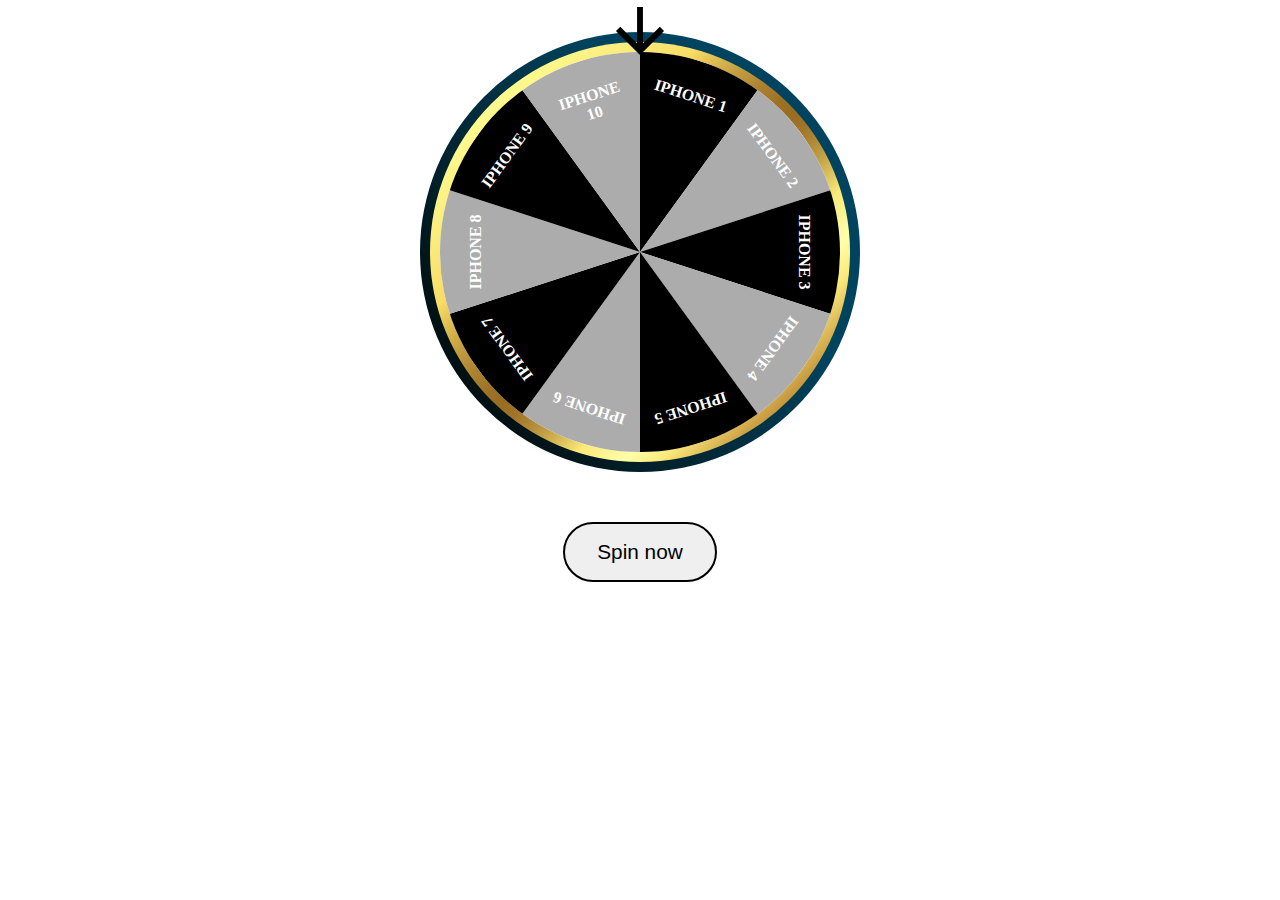
==== index.html @ bc14321f "first commit" ====
<!DOCTYPE html>
<html>
  <head>
    <title>Vanila Javascript Lucky Wheel</title>
    
    <link rel="stylesheet" href="https://fonts.googleapis.com/icon?family=Material+Icons">
    <link rel="stylesheet" href="./theme.css" />
    <link rel="stylesheet" href="./style.css" />
  </head>
  <body>
    <main>
      <div class="main-wheel">
        <div class="icon-arrow">
          <!-- <img src="./images/arrow.png" alt="" /> -->
          <i class="material-icons" style="font-size:72px;">arrow_downward</i>
        </div>
        <ul class="wheel"></ul>
      </div>
      <br />
      <div>
        <button class="btn-start">Spin now</button>
      </div>

      <br />
      <h1 class="msg"></h1>
    </main>
    <script type="text/javascript" src="./main.js"></script>
  </body>
</html>
---- theme.css ----
:root {
  --border-color-1: linear-gradient(
    135deg,
    #fffb90 14.32%,
    #fbea78 25.04%,
    #f8dc65 32.44%,
    #e6c758 34.8%,
    #c5a041 39.83%,
    #ad8330 44.46%,
    #9e7226 48.48%,
    #996c22 51.45%,
    #9d7126 53.71%,
    #aa8131 56.55%,
    #be9b42 59.7%,
    #dabe5b 63.05%,
    #fbe878 66.32%,
    #ffffaa 72.82%,
    #fbe878 77.44%,
    #a4631b 90.06%
  );
  --border-color-2: linear-gradient(
    233.3deg,
    #00435e 35.38%,
    #000604 94.78%
  );
  --size: 400px;
}
---- style.css ----
* {
  margin: 0;
  padding: 0;
  box-sizing: border-box;
}

body {
  /* height: 100vh;
  display: flex;
  justify-content: center;
  align-items: center;
  flex-direction: column;
  background: linear-gradient(144.83deg, #eb6534 13.47%, #f934aa 85.13%); */
}

img { 
  width: 100%;
  height: 100%;
  object-fit: cover;
}

main {
  padding: 2rem;
  display: flex;
  align-items: center;
  justify-content: center;
  flex-direction: column;
}

.main-wheel {
  width: calc(var(--size) * 1.1);
  height: calc(var(--size) * 1.1);
  background-image: var(--border-color-2);
  border-radius: 50%;
  display: flex;
  justify-content: center;
  align-items: center;
}

.main-wheel::after {
  content: "";
  position: absolute;
  width: calc(var(--size) * 1.05);
  height: calc(var(--size) * 1.05);
  background-image: var(--border-color-1);
  border-radius: 50%;
}

.wheel {
  position: relative;
  z-index: 1;
  width: calc(var(--size));
  height: calc(var(--size));
  background-color: #fff;
  border-radius: 50%;
  overflow: hidden;
  list-style-type: none;
  transition:  cubic-bezier(0.075, 0.82, 0.165, 1) 7s;
}

.btn-start {
  padding: 1rem 2rem;
  margin-top: 2rem;
  border: 2px solid #000;
  font-size: 1.3rem;
  border-radius: 3rem;
}

.btn-start:hover {
  cursor: pointer;
  opacity: 0.8;
}

li {
  position: absolute;
  top: 0;
  right: 0;
  width: 50%;
  height: 50%;
  transform-origin: 0% 100%;
  overflow: hidden;
}

.text-item {
  display: block;
  position: absolute;
  left: -100%;
  height: 200%;
  width: 200%;
  text-align: center;
  padding-top: 1.7rem;
  color: rgb(255, 255, 255);
  background-color: rgb(172, 172, 172);
}

.text-item.even {
  background-color: #000;
}

.text-item > b {
  display: inline-block;
  word-break: break-word;
  max-width: 20%;
  color: #fff;
}

.icon-arrow {
  position: absolute;
  width: 72px;
  top: -5px;
  left: 50%;
  transform: translateX(-50%);
  z-index: 3;
}
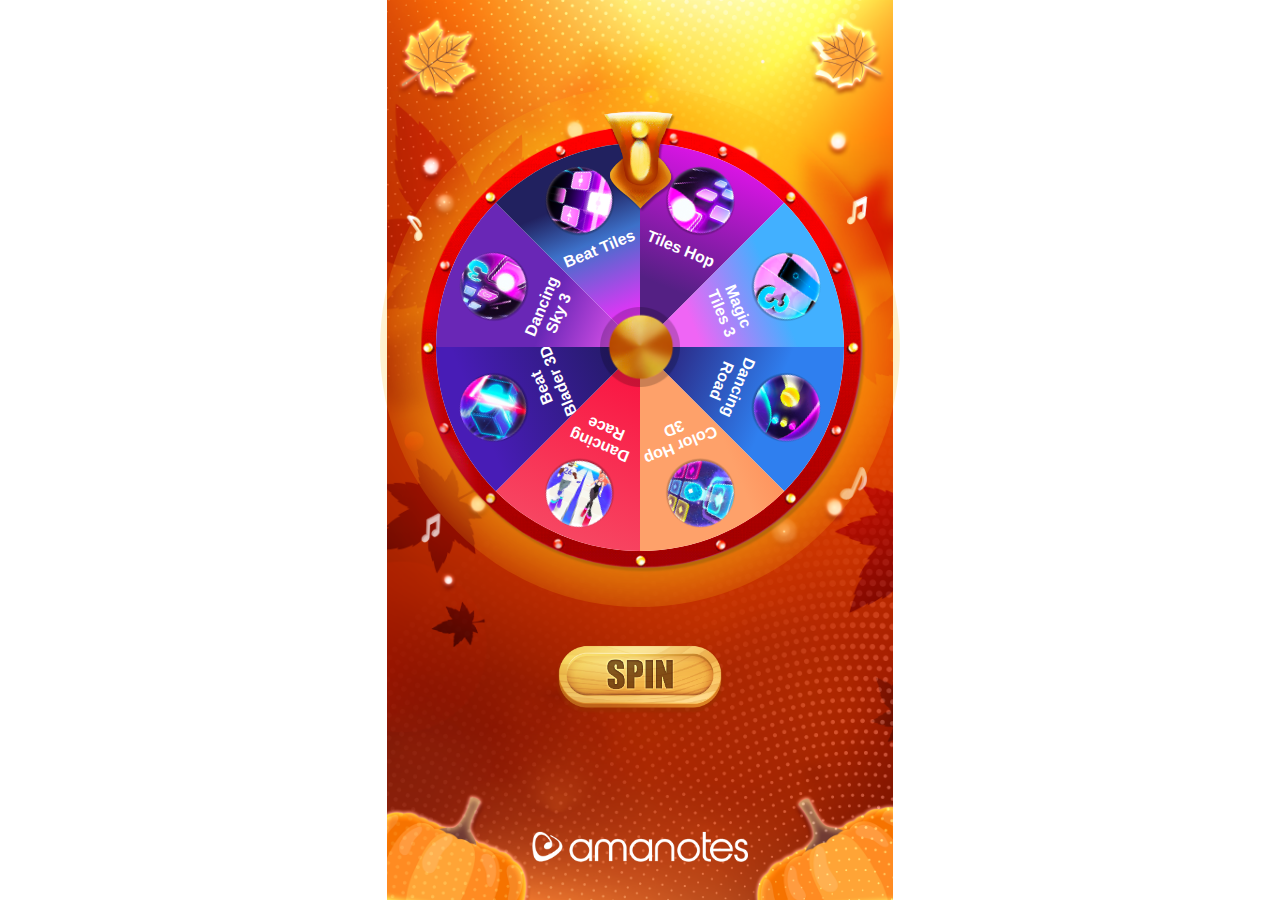
==== commit 1ba6beeb: "update new ui" ====
--- a/index.html
+++ b/index.html
@@ -2,28 +2,34 @@
 <html>
   <head>
     <title>Vanila Javascript Lucky Wheel</title>
-    
-    <link rel="stylesheet" href="https://fonts.googleapis.com/icon?family=Material+Icons">
+    <meta name="viewport" content="width=device-width, initial-scale=1.0">
+
+    <link href="https://www.dafontfree.net/embed/YWlsZXJvbi1ibGFjay1yZWd1bGFyJmRhdGEvMTkxL2EvMTcyNTY1L2FpbGVyb24uYmxhY2sub3Rm" rel="stylesheet" type="text/css"/>
     <link rel="stylesheet" href="./theme.css" />
     <link rel="stylesheet" href="./style.css" />
   </head>
   <body>
-    <main>
-      <div class="main-wheel">
-        <div class="icon-arrow">
-          <!-- <img src="./images/arrow.png" alt="" /> -->
-          <i class="material-icons" style="font-size:72px;">arrow_downward</i>
+      <div class="bg-main">
+        <main>
+          <div class="main-wheel">
+            <div class="icon-arrow">
+              <img src="./images/point.png" alt="" />
+            </div>
+            <ul class="wheel"></ul>
+          </div>
+          <br />
+          <div class="bg-button-spin">
+            <button class="btn-start"></button>
+          </div>
+    
+          <br />
+          <h1 class="msg"></h1>
+          
+        </main>
+        <div class="logo">
+          <img src="./images/notag-white.png" alt="">
         </div>
-        <ul class="wheel"></ul>
       </div>
-      <br />
-      <div>
-        <button class="btn-start">Spin now</button>
-      </div>
-
-      <br />
-      <h1 class="msg"></h1>
-    </main>
     <script type="text/javascript" src="./main.js"></script>
   </body>
 </html>--- a/style.css
+++ b/style.css
@@ -5,6 +5,12 @@
 }
 
 body {
+  height: 100vh;
+  display: flex;
+  justify-content: center;
+  align-items: center;
+  flex-direction: column;
+  font-family: 'aileron-black-regular', sans-serif;
   /* height: 100vh;
   display: flex;
   justify-content: center;
@@ -13,57 +19,66 @@
   background: linear-gradient(144.83deg, #eb6534 13.47%, #f934aa 85.13%); */
 }
 
-img { 
+img {
   width: 100%;
   height: 100%;
   object-fit: cover;
 }
 
 main {
-  padding: 2rem;
   display: flex;
   align-items: center;
   justify-content: center;
   flex-direction: column;
+  position: relative;
 }
 
 .main-wheel {
-  width: calc(var(--size) * 1.1);
-  height: calc(var(--size) * 1.1);
-  background-image: var(--border-color-2);
+  width: calc(var(--size) * 1.02);
+  height: calc(var(--size)  * 1.02);
   border-radius: 50%;
   display: flex;
   justify-content: center;
   align-items: center;
+  position: relative;
 }
 
 .main-wheel::after {
-  content: "";
-  position: absolute;
-  width: calc(var(--size) * 1.05);
-  height: calc(var(--size) * 1.05);
-  background-image: var(--border-color-1);
+  content: '';
+  position: absolute;
+  display: block;
+  width: calc(var(--size) * 1.3);
+  height: calc(var(--size) * 1.3);
+  background-image: url('./images/Shape.png');
+  background-repeat: no-repeat;
+  background-size: 100%;
   border-radius: 50%;
+  top: 50%;
+  left: 50%;
+  transform: translate(-50%, -50%);
+  z-index: 0;
+  background-repeat: no-repeat;
+  background-position: center;
 }
 
 .wheel {
   position: relative;
   z-index: 1;
-  width: calc(var(--size));
-  height: calc(var(--size));
+  width: calc(var(--size) * 1.02);
+  height: calc(var(--size)  * 1.02);
   background-color: #fff;
   border-radius: 50%;
   overflow: hidden;
   list-style-type: none;
-  transition:  cubic-bezier(0.075, 0.82, 0.165, 1) 7s;
+  transition: transform cubic-bezier(0.075, 0.82, 0.165, 1) 7s;
 }
 
 .btn-start {
-  padding: 1rem 2rem;
-  margin-top: 2rem;
-  border: 2px solid #000;
-  font-size: 1.3rem;
-  border-radius: 3rem;
+  border: none;
+  outline: none;
+  background: transparent;
+  width: 100%;
+  height: 100%;
 }
 
 .btn-start:hover {
@@ -88,7 +103,7 @@
   height: 200%;
   width: 200%;
   text-align: center;
-  padding-top: 1.7rem;
+  padding-top: 0.7rem;
   color: rgb(255, 255, 255);
   background-color: rgb(172, 172, 172);
 }
@@ -107,8 +122,188 @@
 .icon-arrow {
   position: absolute;
   width: 72px;
-  top: -5px;
+  top: 0;
   left: 50%;
-  transform: translateX(-50%);
+  transform: translate(-50%, -30%);
   z-index: 3;
+}
+.bg-main {
+  display: flex;
+  align-items: center;
+  justify-content: center;
+  height: 100vh;
+  width: 100%;
+  background-image: url('./images/bg.png');
+  background-repeat: no-repeat;
+  background-size: contain;
+  background-position: center;
+  flex-direction: column;
+  position: relative;
+}
+.bg-button-spin {
+  background-image: url('./images/Button.png');
+  background-repeat: no-repeat;
+  background-size: contain;
+  background-position: center;
+  width: 170px;
+  height: 120px;
+  margin-top: 50px;
+}
+.msg {
+  color: white;
+}
+.logo {
+  position: absolute;
+  bottom: 0;
+  transform: translate(-50%, -100%);
+  left: 50%;
+  text-align: center;
+}
+.logo img {
+  max-width: 100%;
+  width: 70%;
+}
+.wheel::before {
+  content: '';
+  position: absolute;
+  background-image: url('./images/center.png');
+  background-repeat: no-repeat;
+  background-size: contain;
+  display: block;
+  width: 80px;
+  height: 80px;
+  z-index: 1;
+  top: 50%;
+  left: 50%;
+  transform: translate(-50%, -50%);
+}
+.image-product {
+  border-radius: 50%;
+  width: 70px;
+  height: 70px;
+  display: block;
+  margin: 0 auto;
+  margin-bottom: 0.5rem;
+}
+
+.dancing-road {
+  background: linear-gradient(
+    180deg,
+    rgba(47, 127, 239, 1) 15%,
+    rgba(43, 34, 125, 1) 45%
+  );
+}
+.dancing-race {
+  background: linear-gradient(180deg, #f74662 0%, #fa0e3d 50%);
+}
+.dancing-sky3 {
+  background: linear-gradient(
+    180deg,
+    rgba(105, 39, 182, 1) 26%,
+    rgba(237, 87, 241, 1) 48%
+  );
+}
+.tiles-hop {
+  background: linear-gradient(
+    180deg,
+    rgba(218, 20, 229, 1) 0%,
+    rgba(84, 32, 132, 1) 34%
+  );
+}
+.magic-tiles-3 {
+  background: linear-gradient(
+    180deg,
+    rgba(66, 176, 255, 1) 14%,
+    rgba(239, 101, 245, 1) 36%
+  );
+}
+.color-hop-3d {
+  background: linear-gradient(
+    90deg,
+    rgba(255, 103, 52, 1) 0%,
+    rgba(254, 161, 106, 1) 40%
+  );
+}
+.beat-blader-3d {
+  background: linear-gradient(180deg, #481cb6 7%,  rgba(25, 27, 80, 1) 57%);
+}
+.beat-tiles {
+  background: linear-gradient(
+    180deg,
+    rgba(33, 33, 95, 1) 11%,
+    rgba(61, 113, 201, 1) 22%,
+    rgba(232, 50, 248, 1) 42%
+  );
+}
+
+
+@media screen and (max-width: 550px){
+  .bg-main{
+    background-size: cover;
+  }
+  .wheel{
+    width: calc(var(--size) * 0.8);
+    height: calc(var(--size) * 0.8);
+  }
+  .wheel::before{
+    width: 60px;
+    height: 60px;
+  }
+  .main-wheel::after{
+    width: calc(var(--size) * 1.1);
+    height: calc(var(--size) * 1.1);
+  }
+  .main-wheel {
+    width: calc(var(--size) * 1.1);
+    height: calc(var(--size) * 1.1);
+  }
+  .image-product{
+    width: 40px;
+    height: 40px;
+  }
+  .text-item > b{
+    font-size: 0.7rem;
+  }
+  .icon-arrow{
+    width: 50px;
+    top: 0;
+    left: 50%;
+    transform: translate(-50%, -4%);
+  }
+}
+
+@media screen and (max-width: 450px){
+  .bg-main{
+    background-size: cover;
+  }
+  .wheel{
+    width: calc(var(--size) * 0.6);
+    height: calc(var(--size) * 0.6);
+  }
+  .wheel::before{
+    width: 50px;
+    height: 50px;
+  }
+  .main-wheel::after{
+    width: calc(var(--size) * 0.8);
+    height: calc(var(--size) * 0.8);
+  }
+  .main-wheel {
+    width: calc(var(--size) * 0.8);
+    height: calc(var(--size) * 0.8);
+  }
+  .image-product{
+    width: 30px;
+    height: 30px;
+  }
+  .text-item > b{
+    font-size: 0.5rem;
+  }
+  .icon-arrow{
+    width: 40px;
+    transform: translate(-50%, 75%);
+  }
+  .bg-button-spin{
+    margin-top: 0;
+  }
 }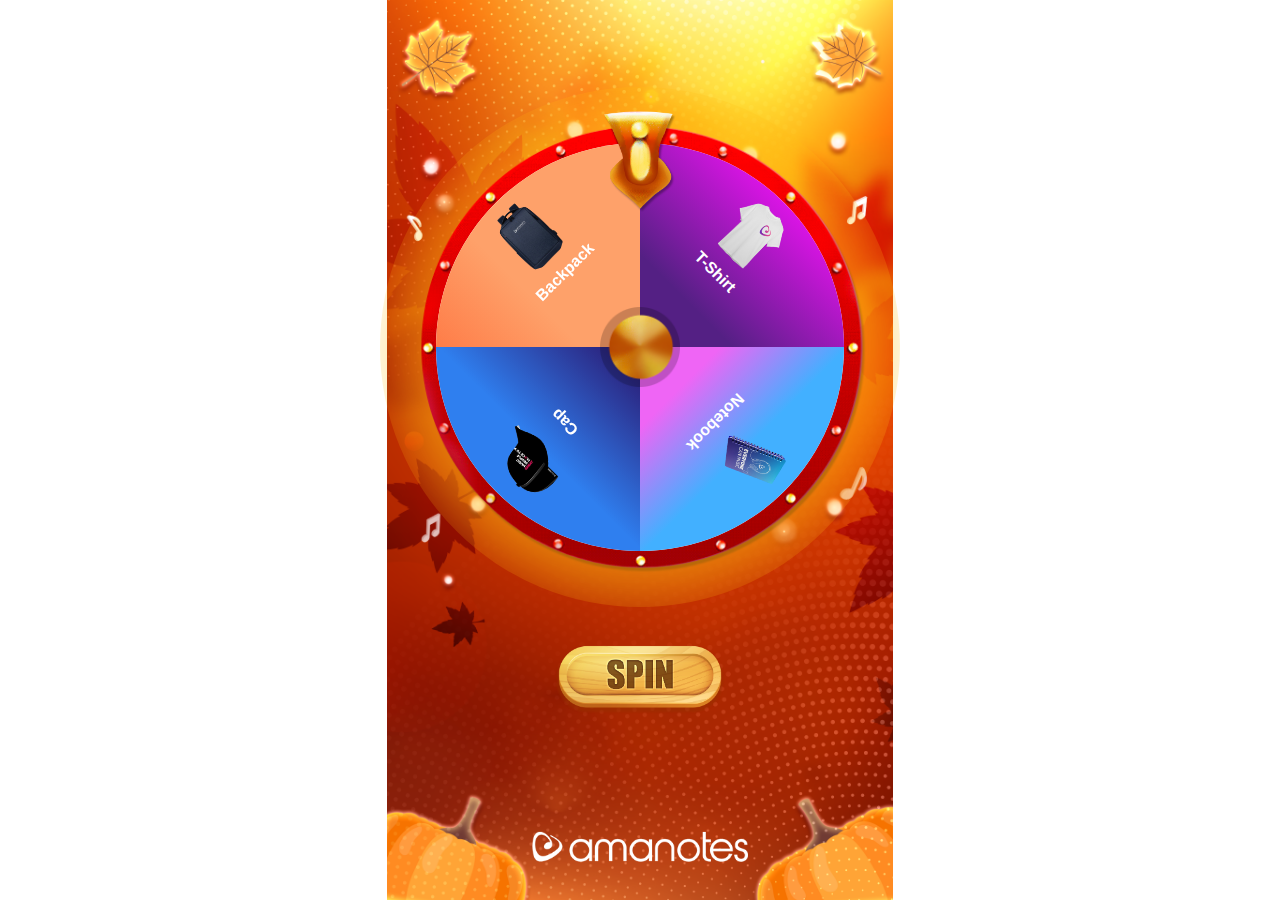
==== commit 9df041c1: "add audio" ====
--- a/index.html
+++ b/index.html
@@ -9,6 +9,11 @@
     <link rel="stylesheet" href="./style.css" />
   </head>
   <body>
+    <audio controls class="audioArrow"  style="opacity: 0; position: fixed">
+      <source src="./audio/sound-button.mp3" type="audio/mpeg">
+      Your browser does not support the audio element.
+    </audio>
+
       <div class="bg-main">
         <main>
           <div class="main-wheel">
@@ -23,11 +28,28 @@
           </div>
     
           <br />
-          <h1 class="msg"></h1>
-          
         </main>
+
         <div class="logo">
           <img src="./images/notag-white.png" alt="">
+        </div>
+
+        <div class="msg">
+          <div class="msg_blur"></div>
+          <div class="msg_content">
+            <img class="congratulation" src="./images/congratulation.png" alt="" />
+            <div style="text-align: center">
+              <!-- <span style="font-size: 32px">You won </span><br /><br /> -->
+              <b style="font-size: 46px" class="name-reward">
+                <img class="img-reward" src="./images/reward/shirt.png" alt="" />
+              </b>
+              
+            </div>
+            <img class="btn-play" src="./images/play.png" alt="" style="transform: scale(0.4); cursor: pointer;" />
+
+          </div>
+          <img src="./images/flower.png" alt="" style="position: absolute; top:0; left: 0" />
+
         </div>
       </div>
     <script type="text/javascript" src="./main.js"></script>
--- a/style.css
+++ b/style.css
@@ -133,6 +133,7 @@
   justify-content: center;
   height: 100vh;
   width: 100%;
+  overflow: hidden;
   background-image: url('./images/bg.png');
   background-repeat: no-repeat;
   background-size: contain;
@@ -151,6 +152,16 @@
 }
 .msg {
   color: white;
+  position: absolute;
+  top: 0;
+  left: 50%;
+  width: 498px;
+  height: 100%;
+  transform: translateX(-50%);
+  transition: all .3s ease-in-out;
+  /* z-index: 999; */
+  z-index: -1;
+  opacity: 0;
 }
 .logo {
   position: absolute;
@@ -237,6 +248,29 @@
 }
 
 
+
+
+.congratulation {
+  transform: scale(0.9);
+}
+
+.msg_blur {
+  position: absolute;
+  background: #000;
+  width: 100%;
+  height: 100%;
+  opacity: 0.7;
+
+}
+
+.msg_content {
+  position: absolute;
+  top: 50%;
+  transform: translateY(-50%);
+  z-index: 3;
+}
+
+
 @media screen and (max-width: 550px){
   .bg-main{
     background-size: cover;
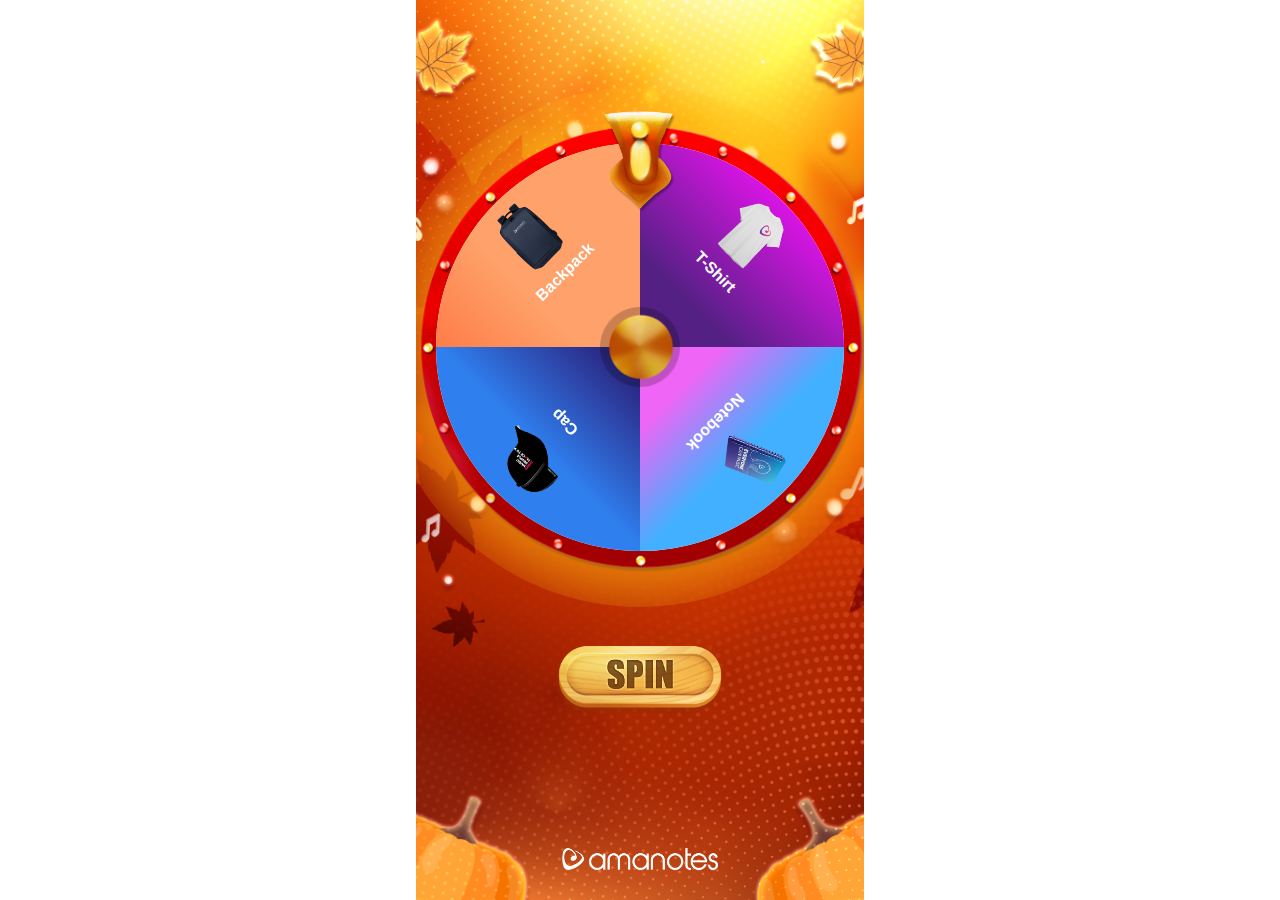
==== commit 83f98287: "add lucky wheel" ====
--- a/index.html
+++ b/index.html
@@ -10,10 +10,13 @@
   </head>
   <body>
     <audio controls class="audioArrow"  style="opacity: 0; position: fixed">
-      <source src="./audio/sound-button.mp3" type="audio/mpeg">
+      <!-- <source src="./audio/sound-button.mp3" type="audio/mpeg"> -->
+      <source src="./audio/xo-so.mp3" type="audio/mpeg">
       Your browser does not support the audio element.
     </audio>
-
+    <div
+      style="width: 448px"
+    >
       <div class="bg-main">
         <main>
           <div class="main-wheel">
@@ -39,11 +42,7 @@
           <div class="msg_content">
             <img class="congratulation" src="./images/congratulation.png" alt="" />
             <div style="text-align: center">
-              <!-- <span style="font-size: 32px">You won </span><br /><br /> -->
-              <b style="font-size: 46px" class="name-reward">
-                <img class="img-reward" src="./images/reward/shirt.png" alt="" />
-              </b>
-              
+              <img class="img-reward" src="./images/reward/cap.png" alt="" style="height: 300px; object-fit: contain" />
             </div>
             <img class="btn-play" src="./images/play.png" alt="" style="transform: scale(0.4); cursor: pointer;" />
 
@@ -52,6 +51,7 @@
 
         </div>
       </div>
+    </div>
     <script type="text/javascript" src="./main.js"></script>
   </body>
 </html>--- a/style.css
+++ b/style.css
@@ -10,13 +10,7 @@
   justify-content: center;
   align-items: center;
   flex-direction: column;
-  font-family: 'aileron-black-regular', sans-serif;
-  /* height: 100vh;
-  display: flex;
-  justify-content: center;
-  align-items: center;
-  flex-direction: column;
-  background: linear-gradient(144.83deg, #eb6534 13.47%, #f934aa 85.13%); */
+  font-family: 'Roboto', sans-serif;
 }
 
 img {
@@ -136,7 +130,7 @@
   overflow: hidden;
   background-image: url('./images/bg.png');
   background-repeat: no-repeat;
-  background-size: contain;
+  background-size: cover;
   background-position: center;
   flex-direction: column;
   position: relative;
@@ -155,7 +149,7 @@
   position: absolute;
   top: 0;
   left: 50%;
-  width: 498px;
+  width: 100%;
   height: 100%;
   transform: translateX(-50%);
   transition: all .3s ease-in-out;
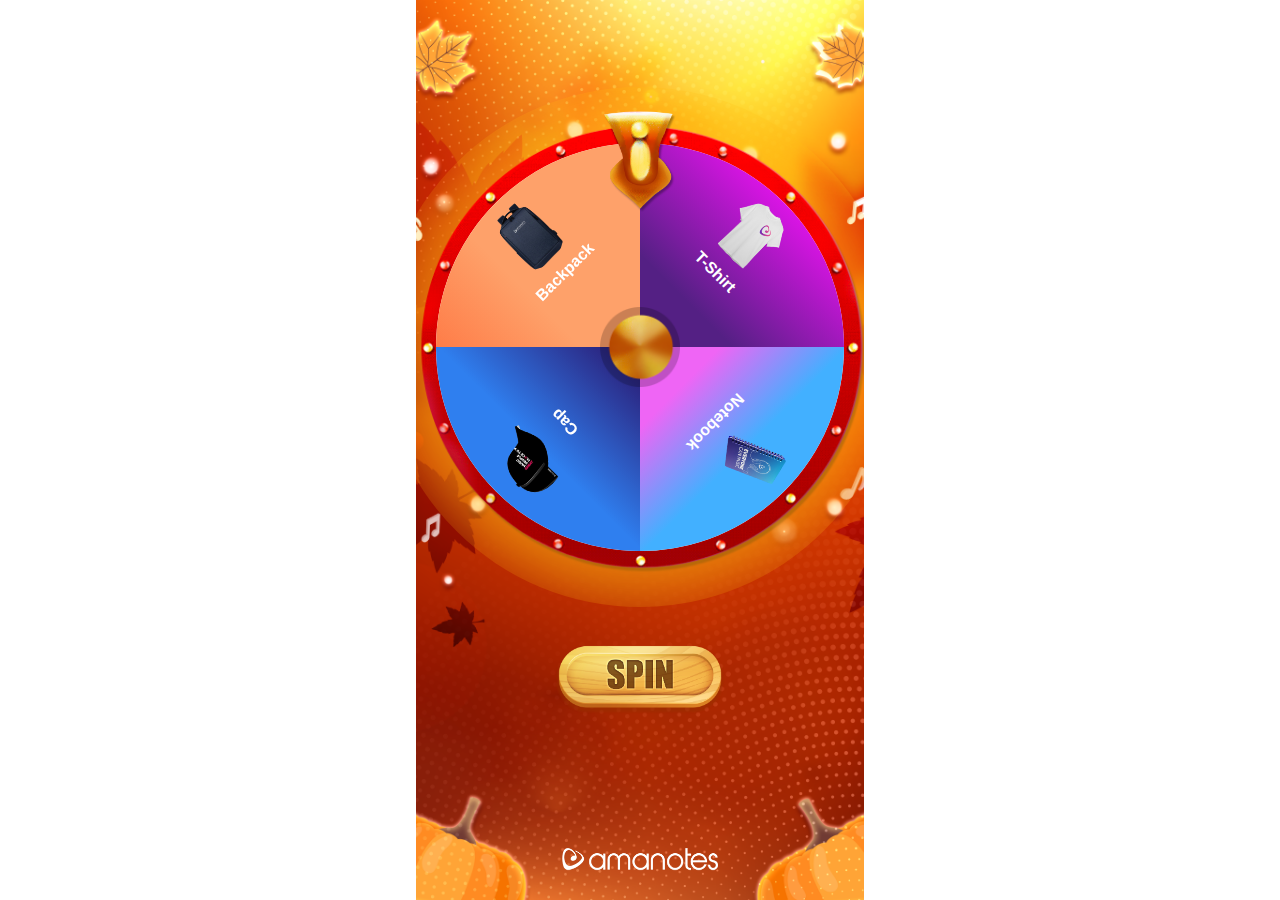
==== commit 47d2bee1: "add lucky wheel" ====
--- a/index.html
+++ b/index.html
@@ -42,7 +42,7 @@
           <div class="msg_content">
             <img class="congratulation" src="./images/congratulation.png" alt="" />
             <div style="text-align: center">
-              <img class="img-reward" src="./images/reward/cap.png" alt="" style="height: 300px; object-fit: contain" />
+              <img class="img-reward"  alt="" style="height: 300px; object-fit: contain" />
             </div>
             <img class="btn-play" src="./images/play.png" alt="" style="transform: scale(0.4); cursor: pointer;" />
 
